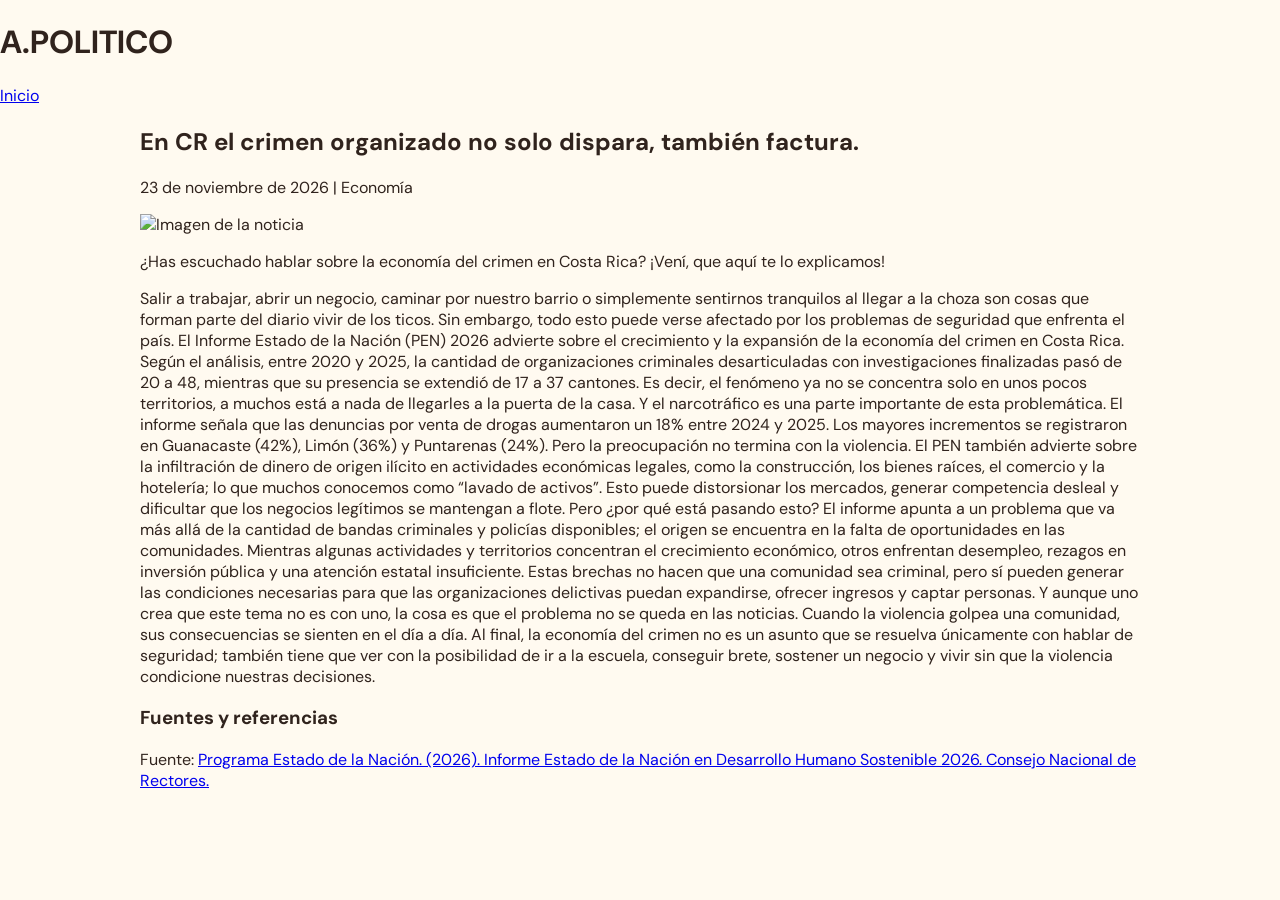
==== documentos/economia/noticia1.html @ eda8bdab "Agregar nueva noticia de economía" ====
<!DOCTYPE html>
<html lang="es">
<head>
  <meta charset="UTF-8">
  <meta name="viewport" content="width=device-width, initial-scale=1">
  <title>Noticias de Economía | A.POLITICO</title>
  <link rel="stylesheet" href="../../styles.css">
</head>
<body>
  <header>
    <h1>A.POLITICO</h1>
    <a href="../../index.html">Inicio</a>
  </header>

  <main>
    <article>
      <h2>En CR el crimen organizado no solo dispara, también factura.</h2>
      <p>23 de noviembre de 2026 | Economía</p>

      <img src="../../assets/economia.jpg"
           alt="Imagen de la noticia"
           width="600">

      <p>
        ¿Has escuchado hablar sobre la economía del crimen en Costa Rica? ¡Vení, que aquí te lo explicamos!
      </p>

      <p>
        Salir a trabajar, abrir un negocio, caminar por nuestro barrio o simplemente sentirnos tranquilos al llegar a la choza son cosas que forman parte del diario vivir de los ticos. Sin embargo, todo esto puede verse afectado por los problemas de seguridad que enfrenta el país.
        El Informe Estado de la Nación (PEN) 2026 advierte sobre el crecimiento y la expansión de la economía del crimen en Costa Rica. Según el análisis, entre 2020 y 2025, la cantidad de organizaciones criminales desarticuladas con investigaciones finalizadas pasó de 20 a 48, mientras que su presencia se extendió de 17 a 37 cantones. Es decir, el fenómeno ya no se concentra solo en unos pocos territorios, a muchos está a nada de llegarles a la puerta de la casa. Y el narcotráfico es una parte importante de esta problemática. 
        El informe señala que las denuncias por venta de drogas aumentaron un 18% entre 2024 y 2025. Los mayores incrementos se registraron en Guanacaste (42%), Limón (36%) y Puntarenas (24%). Pero la preocupación no termina con la violencia. 
        El PEN también advierte sobre la infiltración de dinero de origen ilícito en actividades económicas legales, como la construcción, los bienes raíces, el comercio y la hotelería; lo que muchos conocemos como “lavado de activos”. Esto puede distorsionar los mercados, generar competencia desleal y dificultar que los negocios legítimos se mantengan a flote.
        Pero ¿por qué está pasando esto? El informe apunta a un problema que va más allá de la cantidad de bandas criminales y policías disponibles; el origen se encuentra en la falta de oportunidades en las comunidades. Mientras algunas actividades y territorios concentran el crecimiento económico, otros enfrentan desempleo, rezagos en inversión pública y una atención estatal insuficiente. Estas brechas no hacen que una comunidad sea criminal, pero sí pueden generar las condiciones necesarias para que las organizaciones delictivas puedan expandirse, ofrecer ingresos y captar personas. 
        Y aunque uno crea que este tema no es con uno, la cosa es que el problema no se queda en las noticias. Cuando la violencia golpea una comunidad, sus consecuencias se sienten en el día a día. Al final, la economía del crimen no es un asunto que se resuelva únicamente con hablar de seguridad; también tiene que ver con la posibilidad de ir a la escuela, conseguir brete, sostener un negocio y vivir sin que la violencia condicione nuestras decisiones.

      </p>
      <section class="fuentes">
    <h3>Fuentes y referencias</h3>

    <p>
        Fuente:
        <a href="https://hdl.handle.net/20.500.12337/11942"
           target="_blank"
           rel="noopener noreferrer">
            Programa Estado de la Nación. (2026). Informe Estado de la Nación en Desarrollo Humano Sostenible 2026. Consejo Nacional de Rectores.
        </a>
    </p>
</section>
    </article>
  </main>
</body>
</html>
---- styles.css ----
@import url('https://fonts.googleapis.com/css2?family=DM+Sans:wght@400;500;600;700;800&family=Space+Grotesk:wght@500;600;700&display=swap');
:root{--sky:#b8e4e9;--sky-deep:#8fcbd3;--brown:#783b20;--brown-dark:#512715;--cream:#fffaf0;--ink:#30231d;--muted:#74665e;--line:#783b2030}
*{box-sizing:border-box}html{scroll-behavior:smooth;scroll-padding-top:85px}body{margin:0;color:var(--ink);background:var(--cream);font-family:'DM Sans',Arial,sans-serif}
.skip-link{position:absolute;left:-9999px;top:0;background:white;padding:1rem;z-index:99}.skip-link:focus{left:1rem}
.masthead{background:var(--sky);text-align:center;padding:clamp(.7rem,3vw,2rem) 1rem 1.1rem}.masthead img{display:block;width:min(100%,1000px);height:auto;margin:auto}.masthead p{margin:.4rem 0 0;color:var(--brown);font-size:.72rem;font-weight:800;letter-spacing:.16em;text-transform:uppercase}
.main-nav{position:sticky;top:0;z-index:10;background:var(--brown);box-shadow:0 4px 14px #32190f26}.main-nav ul{list-style:none;margin:0 auto;padding:0 1rem;display:flex;justify-content:center;gap:.25rem;max-width:1100px}.main-nav a{display:block;padding:1rem;color:white;text-decoration:none;font-weight:700;font-size:.9rem}.main-nav a:hover,.main-nav a:focus{background:var(--sky);color:var(--brown-dark)}.menu-toggle{display:none}
main{width:min(1000px,calc(100% - 2rem));margin:auto}.intro{padding:clamp(3rem,8vw,6rem) 0 3rem;max-width:780px}.eyebrow{color:var(--brown);font-size:.75rem;font-weight:800;letter-spacing:.16em}.intro h1{font:700 clamp(2.2rem,6vw,4rem)/1.05 'Space Grotesk',sans-serif;color:var(--brown-dark);margin:.5rem 0 1rem}.intro>p:last-child{color:var(--muted);font-size:1.08rem;line-height:1.7}
.document-section{padding:2.5rem 0;border-top:1px solid var(--line);scroll-margin-top:85px}.section-heading h2,.reader-heading h2{font:700 clamp(1.7rem,4vw,2.4rem) 'Space Grotesk',sans-serif;color:var(--brown);margin:0}.section-heading{margin-bottom:1.2rem}
.document-list{display:grid;grid-template-columns:repeat(2,minmax(0,1fr));gap:.85rem}.document-card{display:flex;align-items:center;gap:1rem;padding:1rem;background:white;border:1px solid var(--line);border-radius:10px}.pdf-icon{width:44px;height:50px;flex:none;display:grid;place-items:center;background:#f6e6df;color:#9b3826;border-radius:6px;font-size:.75rem;font-weight:800}.doc-info{min-width:0;flex:1}.doc-info h3{font-size:1rem;margin:0 0 .25rem;overflow-wrap:anywhere}.doc-info p{font-size:.8rem;color:var(--muted);margin:0}.doc-actions{display:flex;flex-wrap:wrap;gap:.4rem}.doc-actions button,.doc-actions a,.close-reader{border:0;border-radius:6px;padding:.6rem .75rem;font:700 .8rem 'DM Sans';cursor:pointer;text-decoration:none}.view-btn{background:var(--brown);color:white}.download-btn{background:#eee5dc;color:var(--brown-dark)}.empty-message{color:var(--muted);font-size:.95rem}
.reader-section{padding:2rem 0 3rem;border-top:2px solid var(--sky-deep);scroll-margin-top:85px}.reader-heading{display:flex;justify-content:space-between;align-items:center;gap:1rem;margin-bottom:1rem}.close-reader{background:#eee5dc;color:var(--brown-dark)}#pdf-viewer{display:block;width:100%;height:min(78vh,900px);min-height:520px;border:1px solid #cbb9ac;border-radius:8px;background:white}.reader-fallback{font-size:.9rem;color:var(--muted)}.reader-fallback a{color:var(--brown);font-weight:700}
footer{margin-top:3rem;padding:2rem 1rem;background:var(--brown-dark);color:var(--cream);text-align:center}footer>a{font:700 1.3rem 'Space Grotesk';color:var(--sky);text-decoration:none}footer p{font-size:.85rem;color:#e9d8ce}
@media(max-width:700px){.document-list{grid-template-columns:1fr}.document-card{align-items:flex-start;flex-wrap:wrap}.doc-actions{width:100%;padding-left:60px}.reader-heading{align-items:flex-start;flex-direction:column}#pdf-viewer{min-height:430px;height:70vh}}
@media(max-width:560px){.main-nav .menu-toggle{display:block;width:100%;border:0;background:transparent;color:white;text-align:left;padding:1rem 1.2rem;font:700 1rem 'DM Sans';cursor:pointer}.main-nav ul{display:none;flex-direction:column;padding:0 0 .5rem}.main-nav ul.open{display:flex}.main-nav a{padding:.8rem 1.2rem}}

.news-list {
  display: flex;
  flex-direction: column;
  gap: 20px;
  margin-top: 25px;
}

.news-card {
  background: #ffffff;
  border: 1px solid #dddddd;
  border-left: 4px solid #a51c30;
  border-radius: 8px;
  padding: 25px;
  transition: box-shadow 0.3s;
}

.news-card:hover {
  box-shadow: 0 5px 20px rgba(0,0,0,0.08);
}

.news-category {
  color: #a51c30;
  font-size: 12px;
  font-weight: bold;
}

.news-content h3 {
  font-size: 22px;
  margin: 12px 0;
}

.news-date {
  font-size: 13px;
  color: #777;
}

.news-description {
  font-size: 15px;
  line-height: 1.7;
  margin: 15px 0;
}

.news-link {
  color: #a51c30;
  font-weight: bold;
  text-decoration: none;
}

.news-link:hover {
  text-decoration: underline;
}
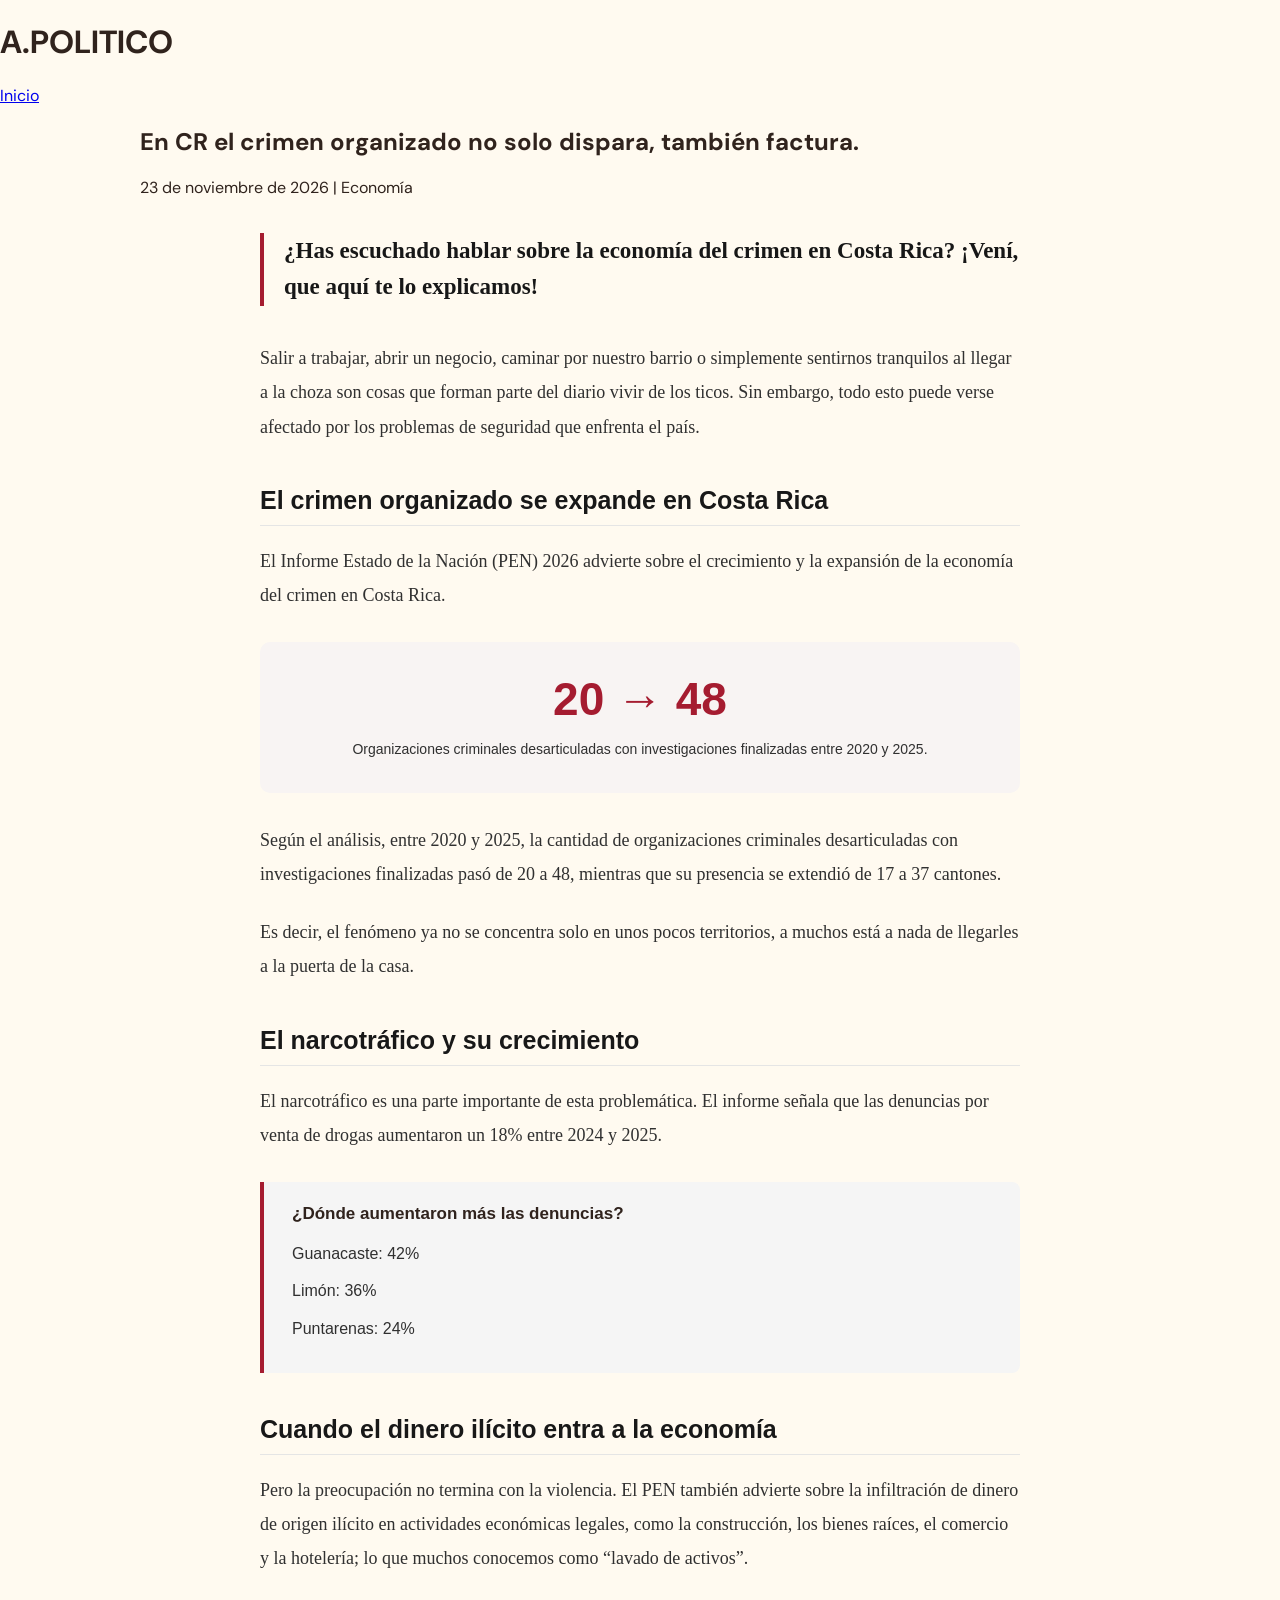
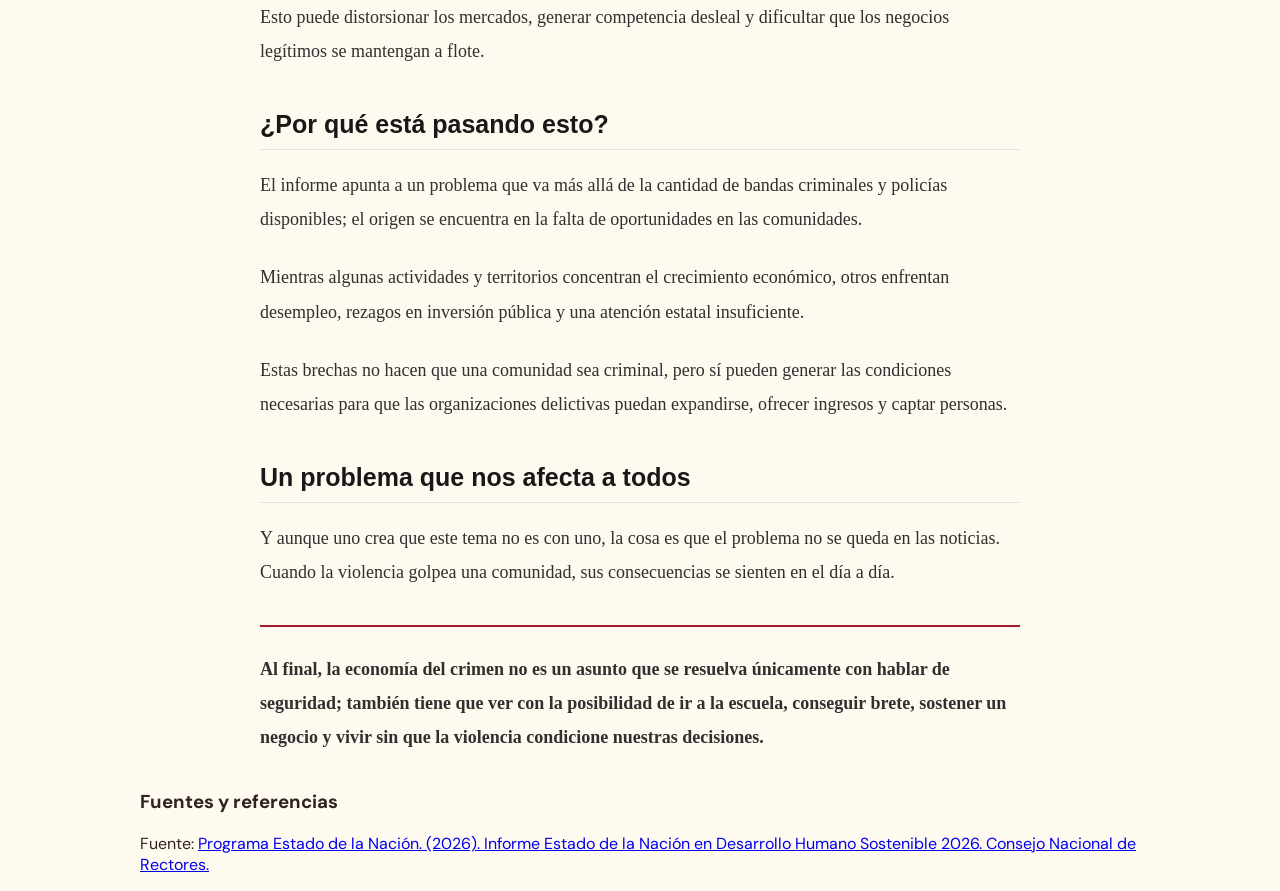
==== commit 938eef1a: "Mejorar diseño de noticia de economía" ====
--- a/documentos/economia/noticia1.html
+++ b/documentos/economia/noticia1.html
@@ -18,23 +18,129 @@
       <h2>En CR el crimen organizado no solo dispara, también factura.</h2>
       <p>23 de noviembre de 2026 | Economía</p>
 
-      <img src="../../assets/economia.jpg"
-           alt="Imagen de la noticia"
-           width="600">
+<div class="article-body">
 
-      <p>
-        ¿Has escuchado hablar sobre la economía del crimen en Costa Rica? ¡Vení, que aquí te lo explicamos!
-      </p>
+  <p class="article-lead">
+    ¿Has escuchado hablar sobre la economía del crimen
+    en Costa Rica? ¡Vení, que aquí te lo explicamos!
+  </p>
 
-      <p>
-        Salir a trabajar, abrir un negocio, caminar por nuestro barrio o simplemente sentirnos tranquilos al llegar a la choza son cosas que forman parte del diario vivir de los ticos. Sin embargo, todo esto puede verse afectado por los problemas de seguridad que enfrenta el país.
-        El Informe Estado de la Nación (PEN) 2026 advierte sobre el crecimiento y la expansión de la economía del crimen en Costa Rica. Según el análisis, entre 2020 y 2025, la cantidad de organizaciones criminales desarticuladas con investigaciones finalizadas pasó de 20 a 48, mientras que su presencia se extendió de 17 a 37 cantones. Es decir, el fenómeno ya no se concentra solo en unos pocos territorios, a muchos está a nada de llegarles a la puerta de la casa. Y el narcotráfico es una parte importante de esta problemática. 
-        El informe señala que las denuncias por venta de drogas aumentaron un 18% entre 2024 y 2025. Los mayores incrementos se registraron en Guanacaste (42%), Limón (36%) y Puntarenas (24%). Pero la preocupación no termina con la violencia. 
-        El PEN también advierte sobre la infiltración de dinero de origen ilícito en actividades económicas legales, como la construcción, los bienes raíces, el comercio y la hotelería; lo que muchos conocemos como “lavado de activos”. Esto puede distorsionar los mercados, generar competencia desleal y dificultar que los negocios legítimos se mantengan a flote.
-        Pero ¿por qué está pasando esto? El informe apunta a un problema que va más allá de la cantidad de bandas criminales y policías disponibles; el origen se encuentra en la falta de oportunidades en las comunidades. Mientras algunas actividades y territorios concentran el crecimiento económico, otros enfrentan desempleo, rezagos en inversión pública y una atención estatal insuficiente. Estas brechas no hacen que una comunidad sea criminal, pero sí pueden generar las condiciones necesarias para que las organizaciones delictivas puedan expandirse, ofrecer ingresos y captar personas. 
-        Y aunque uno crea que este tema no es con uno, la cosa es que el problema no se queda en las noticias. Cuando la violencia golpea una comunidad, sus consecuencias se sienten en el día a día. Al final, la economía del crimen no es un asunto que se resuelva únicamente con hablar de seguridad; también tiene que ver con la posibilidad de ir a la escuela, conseguir brete, sostener un negocio y vivir sin que la violencia condicione nuestras decisiones.
+  <p>
+    Salir a trabajar, abrir un negocio, caminar por nuestro
+    barrio o simplemente sentirnos tranquilos al llegar
+    a la choza son cosas que forman parte del diario vivir
+    de los ticos. Sin embargo, todo esto puede verse
+    afectado por los problemas de seguridad que enfrenta
+    el país.
+  </p>
 
-      </p>
+  <h3>El crimen organizado se expande en Costa Rica</h3>
+
+  <p>
+    El Informe Estado de la Nación (PEN) 2026 advierte
+    sobre el crecimiento y la expansión de la economía
+    del crimen en Costa Rica.
+  </p>
+
+  <div class="article-stat">
+    <span class="stat-number">20 → 48</span>
+    <p>
+      Organizaciones criminales desarticuladas con
+      investigaciones finalizadas entre 2020 y 2025.
+    </p>
+  </div>
+
+  <p>
+    Según el análisis, entre 2020 y 2025, la cantidad
+    de organizaciones criminales desarticuladas con
+    investigaciones finalizadas pasó de 20 a 48,
+    mientras que su presencia se extendió de 17 a
+    37 cantones.
+  </p>
+
+  <p>
+    Es decir, el fenómeno ya no se concentra solo en
+    unos pocos territorios, a muchos está a nada de
+    llegarles a la puerta de la casa.
+  </p>
+
+  <h3>El narcotráfico y su crecimiento</h3>
+
+  <p>
+    El narcotráfico es una parte importante de esta
+    problemática. El informe señala que las denuncias
+    por venta de drogas aumentaron un 18% entre
+    2024 y 2025.
+  </p>
+
+  <div class="article-highlight">
+    <strong>¿Dónde aumentaron más las denuncias?</strong>
+    <p>Guanacaste: 42%</p>
+    <p>Limón: 36%</p>
+    <p>Puntarenas: 24%</p>
+  </div>
+
+  <h3>Cuando el dinero ilícito entra a la economía</h3>
+
+  <p>
+    Pero la preocupación no termina con la violencia.
+    El PEN también advierte sobre la infiltración de
+    dinero de origen ilícito en actividades económicas
+    legales, como la construcción, los bienes raíces,
+    el comercio y la hotelería; lo que muchos conocemos
+    como “lavado de activos”.
+  </p>
+
+  <p>
+    Esto puede distorsionar los mercados, generar
+    competencia desleal y dificultar que los negocios
+    legítimos se mantengan a flote.
+  </p>
+
+  <h3>¿Por qué está pasando esto?</h3>
+
+  <p>
+    El informe apunta a un problema que va más allá
+    de la cantidad de bandas criminales y policías
+    disponibles; el origen se encuentra en la falta
+    de oportunidades en las comunidades.
+  </p>
+
+  <p>
+    Mientras algunas actividades y territorios
+    concentran el crecimiento económico, otros
+    enfrentan desempleo, rezagos en inversión pública
+    y una atención estatal insuficiente.
+  </p>
+
+  <p>
+    Estas brechas no hacen que una comunidad sea
+    criminal, pero sí pueden generar las condiciones
+    necesarias para que las organizaciones delictivas
+    puedan expandirse, ofrecer ingresos y captar personas.
+  </p>
+
+  <h3>Un problema que nos afecta a todos</h3>
+
+  <p>
+    Y aunque uno crea que este tema no es con uno,
+    la cosa es que el problema no se queda en las noticias.
+    Cuando la violencia golpea una comunidad, sus
+    consecuencias se sienten en el día a día.
+  </p>
+
+  <p class="article-conclusion">
+    Al final, la economía del crimen no es un asunto
+    que se resuelva únicamente con hablar de seguridad;
+    también tiene que ver con la posibilidad de ir
+    a la escuela, conseguir brete, sostener un negocio
+    y vivir sin que la violencia condicione nuestras
+    decisiones.
+  </p>
+
+</div>
+
+     
       <section class="fuentes">
     <h3>Fuentes y referencias</h3>
 
--- a/styles.css
+++ b/styles.css
@@ -63,3 +63,106 @@
 .news-link:hover {
   text-decoration: underline;
 }
+
+
+/* Cuerpo del artículo periodístico */
+
+.article-body {
+  max-width: 760px;
+  margin: 35px auto;
+  font-family: Georgia, "Times New Roman", serif;
+}
+
+.article-body p {
+  font-size: 18px;
+  line-height: 1.9;
+  margin-bottom: 24px;
+  color: #303030;
+}
+
+.article-lead {
+  font-size: 23px !important;
+  font-weight: 600;
+  line-height: 1.6 !important;
+  color: #171717 !important;
+  border-left: 4px solid #a51c30;
+  padding-left: 20px;
+  margin-bottom: 35px !important;
+}
+
+.article-body h3 {
+  font-family: Arial, sans-serif;
+  font-size: 25px;
+  color: #181818;
+  margin: 42px 0 18px;
+  padding-bottom: 10px;
+  border-bottom: 1px solid #e5e5e5;
+}
+
+.article-stat {
+  text-align: center;
+  background: #f8f4f3;
+  border-radius: 10px;
+  padding: 30px 20px;
+  margin: 30px 0;
+}
+
+.stat-number {
+  display: block;
+  font-family: Arial, sans-serif;
+  font-size: 46px;
+  font-weight: 800;
+  color: #a51c30;
+}
+
+.article-stat p {
+  font-family: Arial, sans-serif;
+  font-size: 14px;
+  margin: 10px 0 0;
+}
+
+.article-highlight {
+  background: #f5f5f5;
+  border-left: 4px solid #a51c30;
+  padding: 22px 28px;
+  margin: 30px 0;
+  border-radius: 0 8px 8px 0;
+}
+
+.article-highlight strong {
+  display: block;
+  margin-bottom: 15px;
+  font-family: Arial, sans-serif;
+  font-size: 17px;
+}
+
+.article-highlight p {
+  font-family: Arial, sans-serif;
+  font-size: 16px;
+  margin: 7px 0;
+}
+
+.article-conclusion {
+  font-weight: 600;
+  border-top: 2px solid #a51c30;
+  padding-top: 25px;
+  margin-top: 35px;
+}
+
+@media (max-width: 600px) {
+  .article-body {
+    padding: 0 18px;
+  }
+
+  .article-body p {
+    font-size: 16px;
+  }
+
+  .article-body h3 {
+    font-size: 21px;
+  }
+
+  .stat-number {
+    font-size: 36px;
+  }
+}
